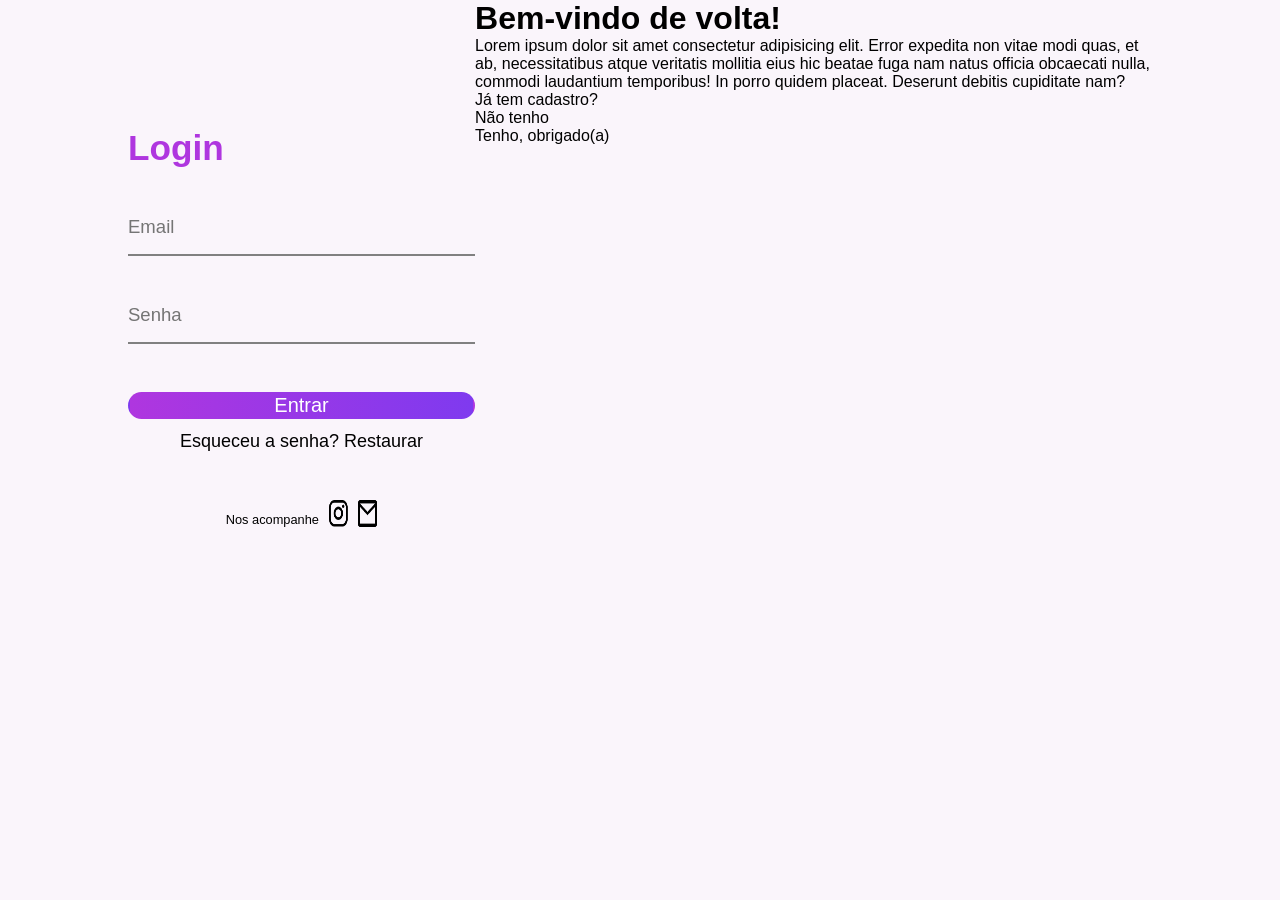
==== login.html @ 66b30dc4 "feat: base do login, parte esquerda quase totalmente feita. Falta add responsividade ainda" ====
<!DOCTYPE html>
<html lang="en">
<head>
    <meta charset="UTF-8">
    <meta name="viewport" content="width=device-width, initial-scale=1.0">
    <link rel="stylesheet" href="css/login.css">
    <title>Document</title>
</head>
<body>
    <div id="content">

        <div id="left">
            <h1>Login</h1>
            <input type="email" placeholder="Email">
            <input type="password" placeholder="Senha">
            <button>Entrar</button>
            <p>Esqueceu a senha? <span>Restaurar</span></p>

            <div id="low">
                <p id="pequeno">Nos acompanhe</p>
                <img src="assets/insta-logo.png" alt="">
                <img src="assets/email-logo.png" alt="">
            </div>
            
        </div>

        <div id="right">

            <div id="box">
                <h1>Bem-vindo de volta!</h1>
                <p>Lorem ipsum dolor sit amet consectetur adipisicing elit. Error expedita non vitae modi quas, et ab, necessitatibus atque veritatis mollitia eius hic beatae fuga nam natus officia obcaecati nulla, commodi laudantium temporibus! In porro quidem placeat. Deserunt debitis cupiditate nam?</p>
            </div>

            <div id="interacao">
                <div id="box2"><p>Já tem cadastro?</p></div>
                <div class="escolha"><p>Não tenho</p></div>
                <div class="escolha"><p>Tenho, obrigado(a)</p></div>
            </div>

        </div>

    </div>
    
    <script src="script/login.js" defer></script>
</body>
</html>
---- css/login.css ----
:root {
    --branco: #E7CEEB;
    --lavana: #AF36DF;
    --limao: #89B751;
    --violeta: #7F3AEF;
    --petroleo: #11061F;

    /* cores variaveis */
    --limao-claro: #D7F6B1;
    --fundo: #FAF5FB;
    --branco-usavel: #FEFCFF;
    --titulo-roxo: #8720B0;
}



* {
    font-family: 'Poppins', sans-serif;
    text-decoration: none;
    margin: 0;
    padding: 0;
}

body {
    height: 100dvh;
    height: 100vh;
    width: 100%;
    background-color: var(--fundo);
}


#content{
    display: flex;
    flex-direction: row;

    width: 80%;
    margin-left: 10%;
}


#left{
    width: 100%;

    display: flex;
    flex-direction: column;
    gap: 30%;

    margin-top: 8rem;

}

#left h1{
    font-size: clamp(1rem, 2vw + .6rem, 5rem);
    font-weight: 700;
    color: var(--lavana);
}

#left input{
    outline: none;

    border: none;
    background: transparent;
    border-bottom: 2px solid grey;

    font-size: clamp(1rem, 1.2vw + .2rem, 2rem);
    padding-bottom: min(1rem, 8%);
}

#left button{
    height: 80%;
    font-size: 20px;

    color: white;
    border: 2px solid transparent;

    border-radius: 15px;
    background-image: linear-gradient(to right, var(--lavana), var(--violeta));
}

#left p{
    font-size: 18px;
    align-self: center;
    margin-top: -2em;
}

#low{
    display: flex;
    gap: 10px;
    align-self: center;
}

#low p{
    font-size: 0.8em;
    margin-top: 1em;
}

#low img{
    width: 1.2em;
}
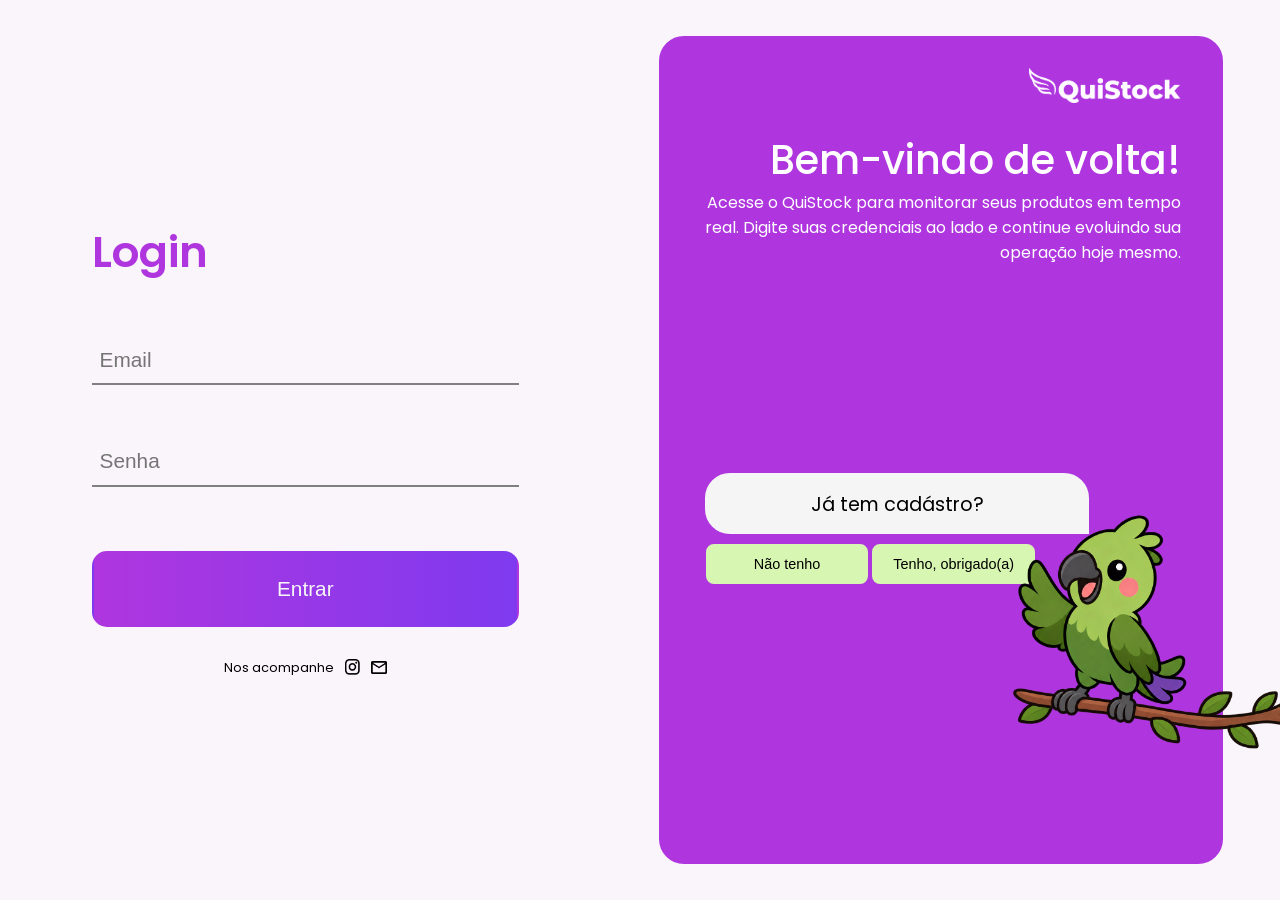
==== commit 9f645b47: "feat: tela de login (SEM RESPONSIVIDADE)" ====
--- a/login.html
+++ b/login.html
@@ -1,46 +1,53 @@
 <!DOCTYPE html>
-<html lang="en">
+<html lang="pt-br">
 <head>
     <meta charset="UTF-8">
     <meta name="viewport" content="width=device-width, initial-scale=1.0">
     <link rel="stylesheet" href="css/login.css">
-    <title>Document</title>
+    <title>Login | Admin</title>
 </head>
 <body>
-    <div id="content">
+    <div id="container">
 
-        <div id="left">
-            <h1>Login</h1>
-            <input type="email" placeholder="Email">
-            <input type="password" placeholder="Senha">
-            <button>Entrar</button>
-            <p>Esqueceu a senha? <span>Restaurar</span></p>
+        <div id="left-wrapper">
+            <form action="login-admin" method="POST" id="left">
+                <h1>Login</h1>
+                <input type="email" id="emailAdmin" placeholder="Email" name="emailAdmin" required>
+                <input type="password" id="senhaAdmin" placeholder="Senha" name="senhaAdmin" required>
+                <button type="submit">Entrar</button>
+            </form>    
 
-            <div id="low">
-                <p id="pequeno">Nos acompanhe</p>
-                <img src="assets/insta-logo.png" alt="">
-                <img src="assets/email-logo.png" alt="">
+                <div id="low">
+                    <p id="pequeno">Nos acompanhe</p>
+                    <a href="https://instagram.com" target="_blank" rel="noopener">
+                        <img src="assets/insta-logo.png" alt="Instagram">
+                    </a>
+                    <a href="mailto:quistockinterdisciplinar@gmail.com" target="_blank">
+                        <img src="assets/email-logo.png" alt="Email">
+                    </a>
+                </div>
+        </div>
+
+        <div id="right">
+            <div id="box">
+                <img src="assets/logo-branca.png" alt="">
+                <h1>Bem-vindo de volta!</h1>
+                <p>Acesse o QuiStock para monitorar seus produtos em tempo <br>real. Digite suas credenciais ao lado e continue evoluindo sua <br>operação hoje mesmo.</p>
+            </div>
+
+            <div id="interacao">
+                <div id="box2"><p id="fala">Já tem cadástro?</p></div>
+                <div id="botoes">
+                   <button type="button" class="escolha" id="escolha1">Não tenho</button>
+                    <button type="button" class="escolha" id="escolha2">Tenho, obrigado(a)</button> 
+                </div>
+                
             </div>
             
         </div>
+        <img src="assets/fefo-alegre.png" alt="" class="fefox">
+    </div>
 
-        <div id="right">
-
-            <div id="box">
-                <h1>Bem-vindo de volta!</h1>
-                <p>Lorem ipsum dolor sit amet consectetur adipisicing elit. Error expedita non vitae modi quas, et ab, necessitatibus atque veritatis mollitia eius hic beatae fuga nam natus officia obcaecati nulla, commodi laudantium temporibus! In porro quidem placeat. Deserunt debitis cupiditate nam?</p>
-            </div>
-
-            <div id="interacao">
-                <div id="box2"><p>Já tem cadastro?</p></div>
-                <div class="escolha"><p>Não tenho</p></div>
-                <div class="escolha"><p>Tenho, obrigado(a)</p></div>
-            </div>
-
-        </div>
-
-    </div>
-    
     <script src="script/login.js" defer></script>
 </body>
 </html>
--- a/css/login.css
+++ b/css/login.css
@@ -1,3 +1,5 @@
+@import url('https://fonts.googleapis.com/css2?family=Fredoka:wght@300..700&family=Lexend:wght@100..900&family=Nunito+Sans:ital,opsz,wght@0,6..12,200..1000;1,6..12,200..1000&family=Poppins:ital,wght@0,100;0,200;0,300;0,400;0,500;0,600;0,700;0,800;0,900;1,100;1,200;1,300;1,400;1,500;1,600;1,700;1,800;1,900&display=swap');
+
 :root {
     --branco: #E7CEEB;
     --lavana: #AF36DF;
@@ -13,87 +15,270 @@
 }
 
 
-
 * {
-    font-family: 'Poppins', sans-serif;
+    
     text-decoration: none;
     margin: 0;
     padding: 0;
+    box-sizing: border-box;
 }
 
 body {
-    height: 100dvh;
-    height: 100vh;
+    height: 100vh;  
+    height: 100dvh; 
     width: 100%;
     background-color: var(--fundo);
-}
-
-
-#content{
+
+    display: flex;
+    align-items: center;
+
+    font-family: "Poppins", sans-serif;
+    font-weight: 400;
+    font-style: normal;
+}
+
+
+input {
+    border: none;
+    border-bottom: 2px solid grey;
+
+    background: transparent;
+
+    padding-bottom: 0.7rem;
+    padding-left: 0.5rem;
+
+    font-size: 1.3rem;
+}
+input:focus{
+    outline: none;
+}
+input:-webkit-autofill,
+input:-webkit-autofill:hover,
+input:-webkit-autofill:focus,
+input:-webkit-autofill:active {
+  -webkit-box-shadow: 0 0 0 1000px transparent inset !important;
+  box-shadow: 0 0 0 1000px transparent inset !important;
+  -webkit-text-fill-color: #000000 !important;
+  transition: background-color 5000s ease-in-out 0s;
+}
+
+
+#container{
     display: flex;
     flex-direction: row;
-
-    width: 80%;
-    margin-left: 10%;
-}
-
-
+    align-items: center;
+
+    width: 100%;
+    height: 100dvh;
+
+    margin: 0 0 0 10%;
+}
+
+
+#left-wrapper{
+    display: flex;
+    flex-direction: column;
+    align-items: center;
+
+    margin-left: -8rem;
+
+    width: 53%;
+
+}
 #left{
-    width: 100%;
-
     display: flex;
     flex-direction: column;
-    gap: 30%;
-
-    margin-top: 8rem;
-
-}
-
+    gap: 4rem; 
+
+    width: 70%;
+}
+#left button{
+    border: 2px solid transparent;
+    border-radius: 15px;
+    background: linear-gradient(to right, var(--lavana), #7F3AEF);
+
+    height: 4.8rem;
+
+    color: rgb(247, 246, 246);
+    font-size: 1.3rem;
+}
+#left button:hover{
+
+    cursor: pointer;
+    transition: 100s;
+    background: linear-gradient(to right, #7F3AEF, var(--lavana));
+
+}
 #left h1{
-    font-size: clamp(1rem, 2vw + .6rem, 5rem);
-    font-weight: 700;
     color: var(--lavana);
-}
-
-#left input{
-    outline: none;
-
-    border: none;
-    background: transparent;
-    border-bottom: 2px solid grey;
-
-    font-size: clamp(1rem, 1.2vw + .2rem, 2rem);
-    padding-bottom: min(1rem, 8%);
-}
-
-#left button{
-    height: 80%;
-    font-size: 20px;
-
+    font-weight: 600;
+
+    font-size: 2.7rem;
+}
+
+
+#low img {
+    width: 1.2em;
+    cursor: pointer;
+}
+#low {
+    display: flex;
+    align-items: center;
+    gap: 0.7rem;
+
+    font-size: 0.8rem;
+
+    margin-left: 0;
+    margin-top: 2rem;
+}
+#low p{
+    margin-top: -0.3em;
+}
+
+
+
+
+#right{
+    display: flex;
+    flex-direction: column;
+
+    border: 2px solid var(--lavana);
+    border-radius: 25px;
+
+    text-align: end;
     color: white;
-    border: 2px solid transparent;
-
-    border-radius: 15px;
-    background-image: linear-gradient(to right, var(--lavana), var(--violeta));
-}
-
-#left p{
-    font-size: 18px;
-    align-self: center;
-    margin-top: -2em;
-}
-
-#low{
-    display: flex;
-    gap: 10px;
-    align-self: center;
-}
-
-#low p{
-    font-size: 0.8em;
-    margin-top: 1em;
-}
-
-#low img{
-    width: 1.2em;
+
+    background-color: var(--lavana);
+
+    height: 92%;
+    width: 49%;
+
+    margin-left:3rem;
+
+}
+#right h1{
+    font-size: 2.5em;
+    font-weight: 500;
+    margin-top: .5em;
+}
+#right img{
+    width: 9.5em;
+}
+#box{
+    margin: 30px 40px 0px 0px;
+}
+
+
+#interacao{
+    width: 65%;
+    height: 25%;
+
+    align-self: flex-start;
+
+    margin-left: 2.8em;
+    margin-top: 13em;
+    color: black;
+
+    text-align: center;
+    opacity: 0;
+    
+    
+}
+#botoes{
+    margin-left: -.5em;
+    width: 95%;
+}
+.escolha button{
+    display: flex;
+}
+.escolha {
+    margin-top: 10px;
+    font-size: 0.9em;
+}
+#escolha1{
+    border: 2px solid var(--limao-claro);
+    background: var(--limao-claro);
+    border-radius: 8px;
+
+    width: 47%;
+    height: 40px;
+
+}
+#escolha2{
+    border: 2px solid var(--limao-claro);
+    background: var(--limao-claro);
+    border-radius: 8px;
+
+    width: 47%;
+    height: 40px;
+
+}
+#escolha1:hover{
+    cursor: pointer;
+}
+#escolha2:hover{
+    cursor: pointer;
+}
+#box2{
+    border: 2px solid rgb(245, 245, 245);
+    border-top-left-radius: 25px;
+    border-top-right-radius: 25px;
+    border-bottom-left-radius: 25px;
+
+    background-color: rgb(245, 245, 245);
+    height: 70px;
+    padding-top: 0.8em;
+
+    font-size: 1.2em;
+
+    width: 20em;
+    height: 3.2em;
+
+}
+
+.fefox{
+    position: fixed;
+
+    width: 17rem;
+
+    right: 0;
+    top: 23.78rem;
+    animation: fefoEntrando 0.5s ease forwards;
+}
+
+
+@keyframes fefoEntrando{
+    from{
+        right: -20rem;
+    }
+    to{
+        right: 0;
+    }
+}
+
+
+@keyframes fadein{
+    from{
+        opacity: 0;
+    }
+    to{
+        opacity: 1;
+    }
+}
+.fadein {
+    animation: fadein 1s ease forwards;
+}
+
+@keyframes fadeout {
+    from {
+        opacity: 1;
+    }
+
+    to {
+        opacity: 0;
+    }
+}
+
+.fadeout {
+    animation: fadeout 0.5s ease forwards;
 }
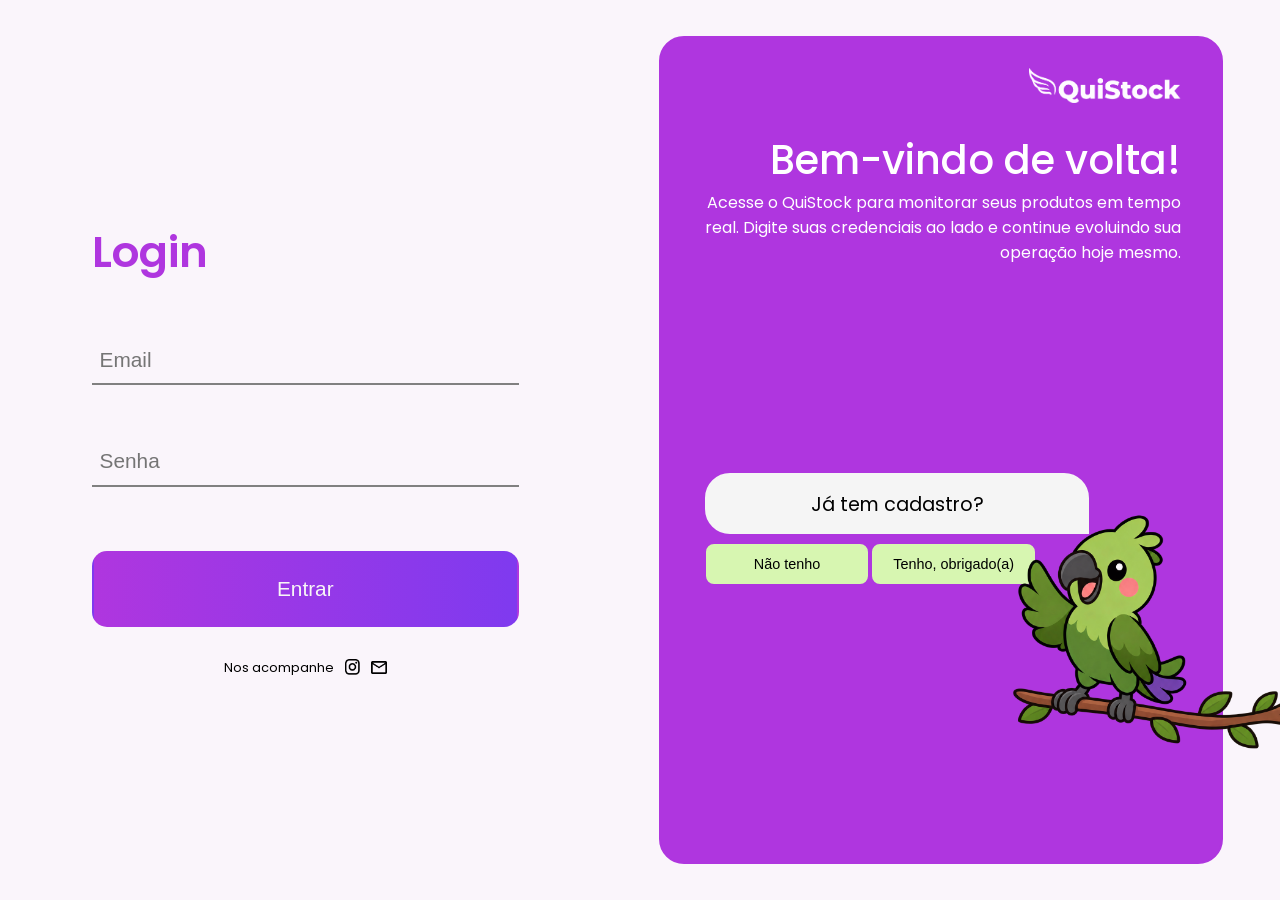
==== commit c40c173f: "feat: responsividade do login pra celular e tablet (mais ou menos)" ====
--- a/login.html
+++ b/login.html
@@ -36,7 +36,7 @@
             </div>
 
             <div id="interacao">
-                <div id="box2"><p id="fala">Já tem cadástro?</p></div>
+                <div id="box2"><p id="fala">Já tem cadastro?</p></div>
                 <div id="botoes">
                    <button type="button" class="escolha" id="escolha1">Não tenho</button>
                     <button type="button" class="escolha" id="escolha2">Tenho, obrigado(a)</button> 
--- a/css/login.css
+++ b/css/login.css
@@ -7,16 +7,13 @@
     --violeta: #7F3AEF;
     --petroleo: #11061F;
 
-    /* cores variaveis */
     --limao-claro: #D7F6B1;
     --fundo: #FAF5FB;
     --branco-usavel: #FEFCFF;
     --titulo-roxo: #8720B0;
 }
 
-
 * {
-    
     text-decoration: none;
     margin: 0;
     padding: 0;
@@ -24,8 +21,8 @@
 }
 
 body {
-    height: 100vh;  
-    height: 100dvh; 
+    min-height: 100vh;
+    min-height: 100dvh;
     width: 100%;
     background-color: var(--fundo);
 
@@ -37,11 +34,9 @@
     font-style: normal;
 }
 
-
 input {
     border: none;
     border-bottom: 2px solid grey;
-
     background: transparent;
 
     padding-bottom: 0.7rem;
@@ -62,7 +57,6 @@
   transition: background-color 5000s ease-in-out 0s;
 }
 
-
 #container{
     display: flex;
     flex-direction: row;
@@ -74,22 +68,18 @@
     margin: 0 0 0 10%;
 }
 
-
 #left-wrapper{
     display: flex;
     flex-direction: column;
     align-items: center;
 
     margin-left: -8rem;
-
     width: 53%;
-
 }
 #left{
     display: flex;
     flex-direction: column;
-    gap: 4rem; 
-
+    gap: 4rem;
     width: 70%;
 }
 #left button{
@@ -103,19 +93,14 @@
     font-size: 1.3rem;
 }
 #left button:hover{
-
     cursor: pointer;
-    transition: 100s;
     background: linear-gradient(to right, #7F3AEF, var(--lavana));
-
 }
 #left h1{
     color: var(--lavana);
     font-weight: 600;
-
     font-size: 2.7rem;
 }
-
 
 #low img {
     width: 1.2em;
@@ -125,7 +110,6 @@
     display: flex;
     align-items: center;
     gap: 0.7rem;
-
     font-size: 0.8rem;
 
     margin-left: 0;
@@ -137,7 +121,6 @@
 
 
 
-
 #right{
     display: flex;
     flex-direction: column;
@@ -153,8 +136,7 @@
     height: 92%;
     width: 49%;
 
-    margin-left:3rem;
-
+    margin-left: 3rem;
 }
 #right h1{
     font-size: 2.5em;
@@ -167,8 +149,6 @@
 #box{
     margin: 30px 40px 0px 0px;
 }
-
-
 #interacao{
     width: 65%;
     height: 25%;
@@ -181,8 +161,6 @@
 
     text-align: center;
     opacity: 0;
-    
-    
 }
 #botoes{
     margin-left: -.5em;
@@ -202,7 +180,6 @@
 
     width: 47%;
     height: 40px;
-
 }
 #escolha2{
     border: 2px solid var(--limao-claro);
@@ -211,7 +188,6 @@
 
     width: 47%;
     height: 40px;
-
 }
 #escolha1:hover{
     cursor: pointer;
@@ -226,19 +202,15 @@
     border-bottom-left-radius: 25px;
 
     background-color: rgb(245, 245, 245);
-    height: 70px;
+
     padding-top: 0.8em;
-
     font-size: 1.2em;
 
     width: 20em;
     height: 3.2em;
-
-}
-
+}
 .fefox{
     position: fixed;
-
     width: 17rem;
 
     right: 0;
@@ -247,15 +219,16 @@
 }
 
 
+
+/* animaçõexs */
 @keyframes fefoEntrando{
     from{
-        right: -20rem;
+         right: -20rem; 
     }
     to{
-        right: 0;
-    }
-}
-
+        right: 0; 
+    }
+}
 
 @keyframes fadein{
     from{
@@ -270,15 +243,112 @@
 }
 
 @keyframes fadeout {
-    from {
-        opacity: 1;
-    }
-
-    to {
-        opacity: 0;
-    }
-}
-
+    from { opacity: 1; }
+    to { opacity: 0; }
+}
 .fadeout {
     animation: fadeout 0.5s ease forwards;
+}
+
+
+@media screen and (max-width: 1000px){
+
+    body {
+        min-height: 100vh;
+        min-height: 100dvh;
+        height: auto;
+        padding: 3rem 0;
+    }
+
+    #container{
+        flex-direction: column;
+        height: auto;
+        width: 90%;
+        margin: 0 auto;
+        gap: 3rem;
+    }
+
+    #left-wrapper{
+        margin-left: 0;
+        width: 100%;
+    }
+    #left{
+        width: 90%;
+        margin: 0 auto;
+        gap: 2.5rem;
+    }
+    #left h1{
+        font-size: 2.2rem;
+        text-align: center;
+    }
+
+    #right{
+        width: 100%;
+        margin-left: 0;
+        height: auto;
+        padding-bottom: 2.5rem;
+    }
+    #right h1{
+        font-size: 1.9em;
+    }
+
+    #interacao{
+        margin-top: 3em;
+        width: 85%;
+    }
+    #botoes{
+        margin-left: 0;
+        width: 100%;
+    }
+
+    .fefox{
+        position: static;
+        display: block;
+        margin: -2rem auto 0;
+        width: 12rem;
+        animation: none;
+    }
+}
+
+
+
+@media screen and (max-width: 480px){
+
+    #left h1{
+        font-size: 1.8rem;
+    }
+    input{
+        font-size: 1rem;
+    }
+    #left button{
+        height: 3.8rem;
+        font-size: 1.1rem;
+    }
+
+
+
+    #right h1{
+        font-size: 1.5em;
+    }
+    #right p{
+        font-size: 0.85em;
+    }
+
+    #box2{
+        width: 63%;
+        font-size: 1em;
+    }
+    #botoes{
+        display: flex;
+        gap: 0.6rem;
+    }
+    #escolha1, #escolha2{
+        width: 30%;
+    }
+
+    .fefox{
+        width: 10rem;
+        margin-right: -1.5rem;
+        margin-top: -15rem;
+    }
 }
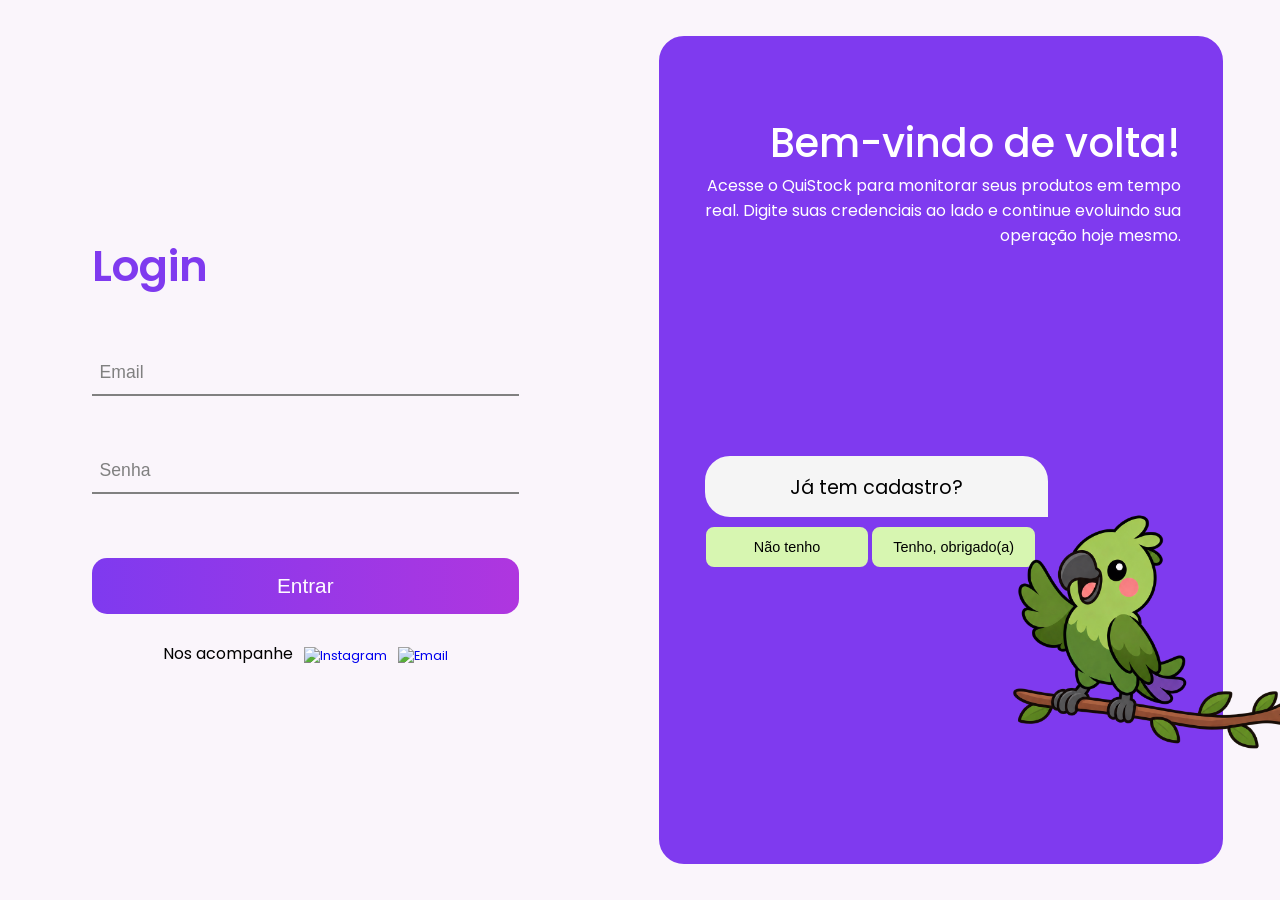
==== commit 6c5d82ac: "style(login): adjust left side of login page and color variables in lp" ====
--- a/login.html
+++ b/login.html
@@ -19,11 +19,11 @@
 
                 <div id="low">
                     <p id="pequeno">Nos acompanhe</p>
-                    <a href="https://instagram.com" target="_blank" rel="noopener">
-                        <img src="assets/insta-logo.png" alt="Instagram">
+                    <a href="https://www.instagram.com/quistockk/" target="_blank" rel="noopener">
+                        <img src="assets/instagram-preto.svg" alt="Instagram">
                     </a>
                     <a href="mailto:quistockinterdisciplinar@gmail.com" target="_blank">
-                        <img src="assets/email-logo.png" alt="Email">
+                        <img src="assets/email.svg" alt="Email">
                     </a>
                 </div>
         </div>
--- a/css/login.css
+++ b/css/login.css
@@ -2,15 +2,16 @@
 
 :root {
     --branco: #E7CEEB;
+    --violeta: #7F3AEF;
+    --limao: #89B751;
     --lavana: #AF36DF;
-    --limao: #89B751;
-    --violeta: #7F3AEF;
     --petroleo: #11061F;
 
+    /* cores variaveis */
     --limao-claro: #D7F6B1;
+    --verde-escuro: #659529;
     --fundo: #FAF5FB;
-    --branco-usavel: #FEFCFF;
-    --titulo-roxo: #8720B0;
+    --branco2: #FEFCFF;
 }
 
 * {
@@ -42,11 +43,25 @@
     padding-bottom: 0.7rem;
     padding-left: 0.5rem;
 
-    font-size: 1.3rem;
-}
+    font-size: clamp(1rem, .75vw + .5rem, 2rem);
+
+    transition: 50ms;
+}
+
+input::placeholder {
+    color: grey;
+    transition: 50ms;
+}
+
 input:focus{
     outline: none;
-}
+    border-bottom: 2px solid var(--violeta);
+}
+
+input:focus::placeholder {
+    color: var(--violeta);
+}
+
 input:-webkit-autofill,
 input:-webkit-autofill:hover,
 input:-webkit-autofill:focus,
@@ -82,30 +97,46 @@
     gap: 4rem;
     width: 70%;
 }
-#left button{
+
+#left button {
+    position: relative;
+    overflow: hidden;
+    z-index: 1;
     border: 2px solid transparent;
     border-radius: 15px;
-    background: linear-gradient(to right, var(--lavana), #7F3AEF);
-
-    height: 4.8rem;
-
-    color: rgb(247, 246, 246);
-    font-size: 1.3rem;
-}
-#left button:hover{
+    background: linear-gradient(to right, var(--violeta), var(--lavana));
+    height: clamp(3.5rem, 4vw, 10rem);
+    font-size: clamp(.5rem, 1.5vw + .5rem, 1.3rem);
+    color: var(--branco2);
+    background: linear-gradient(to right, var(--violeta), var(--lavana));
+    border: none;
     cursor: pointer;
-    background: linear-gradient(to right, #7F3AEF, var(--lavana));
-}
+}
+
+#left button::before {
+    content: "";
+    position: absolute;
+    top: 0;
+    left: 0;
+    z-index: -1;
+    width: 100%;
+    height: 100%;
+    background: linear-gradient(to left, var(--violeta), var(--lavana));
+    border-radius: inherit;
+    opacity: 0;
+    transition: opacity 300ms ease-in-out;
+}
+
+#left button:hover::before {
+    opacity: 1;
+}
+
 #left h1{
-    color: var(--lavana);
+    color: var(--violeta);
     font-weight: 600;
     font-size: 2.7rem;
 }
 
-#low img {
-    width: 1.2em;
-    cursor: pointer;
-}
 #low {
     display: flex;
     align-items: center;
@@ -115,23 +146,43 @@
     margin-left: 0;
     margin-top: 2rem;
 }
+
 #low p{
+    font-size: clamp(1rem, .5vw + .5rem, 1rem);
     margin-top: -0.3em;
 }
 
-
+#low a img {
+    transition: 200ms;
+}
+
+#low a:nth-child(2) img {
+    height: clamp(1.5vh, 3vh, 3vh);
+}
+
+#low a:nth-child(3) img {
+    height: clamp(1.2vh, 2.7vh, 2.7vh);
+}
+
+#low a img:hover {
+    transform: scale(1.05);
+}
+
+#low a img:active {
+    transform: scale(0.9);
+}
 
 #right{
     display: flex;
     flex-direction: column;
 
-    border: 2px solid var(--lavana);
+    border: 2px solid var(--violeta);
     border-radius: 25px;
 
     text-align: end;
     color: white;
 
-    background-color: var(--lavana);
+    background-color: var(--violeta);
 
     height: 92%;
     width: 49%;
@@ -150,9 +201,9 @@
     margin: 30px 40px 0px 0px;
 }
 #interacao{
+
     width: 65%;
     height: 25%;
-
     align-self: flex-start;
 
     margin-left: 2.8em;
@@ -206,7 +257,7 @@
     padding-top: 0.8em;
     font-size: 1.2em;
 
-    width: 20em;
+    width: 94%;
     height: 3.2em;
 }
 .fefox{
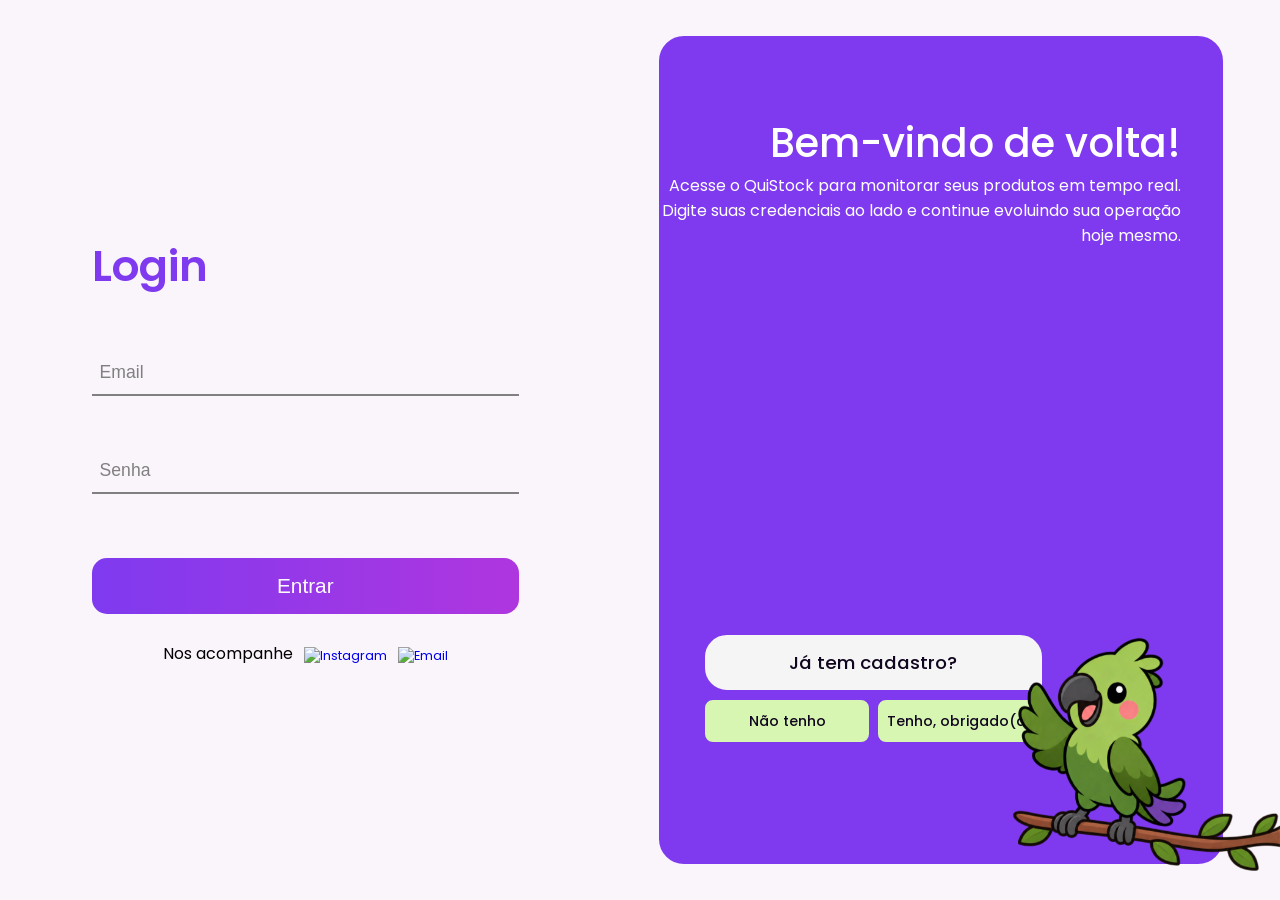
==== commit 6153c114: "style(login): adjust responsivity and speech bubble" ====
--- a/login.html
+++ b/login.html
@@ -32,7 +32,7 @@
             <div id="box">
                 <img src="assets/logo-branca.png" alt="">
                 <h1>Bem-vindo de volta!</h1>
-                <p>Acesse o QuiStock para monitorar seus produtos em tempo <br>real. Digite suas credenciais ao lado e continue evoluindo sua <br>operação hoje mesmo.</p>
+                <p>Acesse o QuiStock para monitorar seus produtos em tempo real. Digite suas credenciais ao lado e continue evoluindo sua operação hoje mesmo.</p>
             </div>
 
             <div id="interacao">
@@ -45,7 +45,7 @@
             </div>
             
         </div>
-        <img src="assets/fefo-alegre.png" alt="" class="fefox">
+        <img src="assets/fefo-alegre.png" alt="fefo" class="fefox">
     </div>
 
     <script src="script/login.js" defer></script>
--- a/css/login.css
+++ b/css/login.css
@@ -21,11 +21,16 @@
     box-sizing: border-box;
 }
 
+html {
+    overflow-x: hidden;
+}
+
 body {
     min-height: 100vh;
     min-height: 100dvh;
     width: 100%;
     background-color: var(--fundo);
+    overflow-x: hidden;
 
     display: flex;
     align-items: center;
@@ -76,6 +81,7 @@
     display: flex;
     flex-direction: row;
     align-items: center;
+    position: relative;
 
     width: 100%;
     height: 100dvh;
@@ -175,6 +181,7 @@
 #right{
     display: flex;
     flex-direction: column;
+    position: relative;
 
     border: 2px solid var(--violeta);
     border-radius: 25px;
@@ -201,83 +208,126 @@
     margin: 30px 40px 0px 0px;
 }
 #interacao{
-
-    width: 65%;
-    height: 25%;
+    width: min(23rem, 60%);
     align-self: flex-start;
 
-    margin-left: 2.8em;
-    margin-top: 13em;
+    margin-left: 2.8rem;
+    margin-top: auto;
+    margin-bottom: 7.5rem;
     color: black;
 
     text-align: center;
     opacity: 0;
 }
 #botoes{
-    margin-left: -.5em;
-    width: 95%;
-}
-.escolha button{
-    display: flex;
+    display: flex;
+    flex-direction: row;
+    gap: 0.6rem;
+    width: 100%;
+    margin-top: 0.65rem;
+    margin-left: 0;
+    box-sizing: border-box;
 }
 .escolha {
-    margin-top: 10px;
-    font-size: 0.9em;
-}
-#escolha1{
+    flex: 1 1 0;
+    min-width: 0;
+    height: 42px;
     border: 2px solid var(--limao-claro);
     background: var(--limao-claro);
     border-radius: 8px;
-
-    width: 47%;
-    height: 40px;
-}
-#escolha2{
-    border: 2px solid var(--limao-claro);
-    background: var(--limao-claro);
-    border-radius: 8px;
-
-    width: 47%;
-    height: 40px;
-}
-#escolha1:hover{
+    color: var(--petroleo);
+    font-size: 0.88rem;
+    font-weight: 500;
+    font-family: inherit;
     cursor: pointer;
-}
-#escolha2:hover{
+    display: flex;
+    align-items: center;
+    justify-content: center;
+    text-align: center;
+    padding: 0.4rem 0.4rem;
+    box-sizing: border-box;
+    transition: background-color 200ms, transform 100ms;
+}
+.escolha:hover{
     cursor: pointer;
+    background: #c7ef95;
+    border-color: #c7ef95;
+}
+.escolha:active{
+    transform: scale(0.97);
 }
 #box2{
+    width: 100%;
+    min-height: 3.4rem;
     border: 2px solid rgb(245, 245, 245);
-    border-top-left-radius: 25px;
-    border-top-right-radius: 25px;
-    border-bottom-left-radius: 25px;
+    border-radius: 22px 22px 4px 22px;
 
     background-color: rgb(245, 245, 245);
 
-    padding-top: 0.8em;
-    font-size: 1.2em;
-
-    width: 94%;
-    height: 3.2em;
+    display: flex;
+    align-items: center;
+    justify-content: center;
+    padding: 0.6rem 1rem;
+    font-size: 1.15rem;
+    box-sizing: border-box;
+}
+#box2 p{
+    margin: 0;
+    text-align: center;
+    font-weight: 500;
+    color: var(--petroleo);
 }
 .fefox{
     position: fixed;
     width: 17rem;
 
     right: 0;
-    top: 23.78rem;
+    bottom: -4.5rem;
     animation: fefoEntrando 0.5s ease forwards;
-}
-
-
-
-/* animaçõexs */
+    pointer-events: none;
+}
+
+.fefox.fefoSaindo,
+.fefoSaindo {
+    animation: fefoSaindo 0.5s ease forwards !important;
+}
+
+
+
+/* animações */
 @keyframes fefoEntrando{
     from{
          right: -20rem; 
     }
     to{
         right: 0; 
+    }
+}
+
+@keyframes fefoSaindo{
+    from{
+        right: 0;
+    }
+    to{
+        right: -20rem;
+    }
+}
+
+@keyframes fefoEntrandoMobile{
+    from{
+        right: -15rem;
+    }
+    to{
+        right: 0;
+    }
+}
+
+@keyframes fefoSaindoMobile{
+    from{
+        right: 0;
+    }
+    to{
+        right: -15rem;
     }
 }
 
@@ -317,6 +367,7 @@
         width: 90%;
         margin: 0 auto;
         gap: 3rem;
+        position: relative;
     }
 
     #left-wrapper{
@@ -337,7 +388,9 @@
         width: 100%;
         margin-left: 0;
         height: auto;
+        min-height: 25rem;
         padding-bottom: 2.5rem;
+        position: relative;
     }
     #right h1{
         font-size: 1.9em;
@@ -345,25 +398,54 @@
 
     #interacao{
         margin-top: 3em;
-        width: 85%;
+        margin-left: 2rem;
+        margin-bottom: 6rem;
+        width: 58%;
+    }
+    #box2{
+        width: 100%;
+        font-size: 1.1rem;
     }
     #botoes{
         margin-left: 0;
         width: 100%;
+        display: flex;
+        gap: 0.6rem;
+    }
+    .escolha{
+        flex: 1 1 0;
+        min-width: 0;
+        font-size: 0.85rem;
     }
 
     .fefox{
-        position: static;
-        display: block;
-        margin: -2rem auto 0;
-        width: 12rem;
-        animation: none;
+        position: absolute;
+        top: auto;
+        right: 0;
+        bottom: -3.8rem;
+        width: clamp(11rem, 24vw, 15rem);
+        animation: fefoEntrando 0.5s ease forwards;
+        pointer-events: none;
+    }
+    .fefox.fefoSaindo,
+    .fefoSaindo {
+        animation: fefoSaindo 0.5s ease forwards !important;
     }
 }
 
 
 
 @media screen and (max-width: 480px){
+
+    #container{
+        width: 92%;
+        gap: 2.5rem;
+    }
+
+    #left{
+        width: 95%;
+        gap: 2rem;
+    }
 
     #left h1{
         font-size: 1.8rem;
@@ -376,30 +458,106 @@
         font-size: 1.1rem;
     }
 
-
-
+    #low{
+        margin-top: 1.5rem;
+        justify-content: center;
+    }
+
+    #right{
+        border-radius: 20px;
+        min-height: 24rem;
+        padding-bottom: 2rem;
+        position: relative;
+    }
+
+    #box{
+        margin: 25px 20px 0px 20px;
+    }
+    #right img{
+        width: 7.5em;
+    }
     #right h1{
-        font-size: 1.5em;
+        font-size: 1.4em;
     }
     #right p{
         font-size: 0.85em;
+        line-height: 1.4;
+    }
+
+    #interacao{
+        margin-top: 2rem;
+        margin-left: 1.2rem;
+        margin-bottom: 4.8rem;
+        width: 58%;
     }
 
     #box2{
-        width: 63%;
-        font-size: 1em;
+        width: 100%;
+        height: auto;
+        min-height: 2.8em;
+        padding: 0.6em 0.6em;
+        font-size: clamp(0.75rem, 3vw, 0.92rem);
+        border-radius: 18px 18px 4px 18px;
+        display: flex;
+        align-items: center;
+        justify-content: center;
     }
     #botoes{
         display: flex;
-        gap: 0.6rem;
-    }
-    #escolha1, #escolha2{
-        width: 30%;
+        flex-direction: row;
+        gap: 0.45rem;
+        width: 100%;
+        margin-top: 0.5rem;
+        margin-left: 0;
+    }
+    .escolha{
+        flex: 1 1 0;
+        min-width: 0;
+        height: 36px;
+        padding: 0.35rem 0.2rem;
+        font-size: clamp(0.65rem, 2.4vw, 0.78rem);
+        display: flex;
+        align-items: center;
+        justify-content: center;
+        text-align: center;
+        border-radius: 8px;
     }
 
     .fefox{
-        width: 10rem;
-        margin-right: -1.5rem;
-        margin-top: -15rem;
+        position: absolute;
+        top: auto;
+        right: 0;
+        bottom: -3rem;
+        width: clamp(7.5rem, 36vw, 10rem);
+        animation: fefoEntrandoMobile 0.5s ease forwards;
+        pointer-events: none;
+    }
+    .fefox.fefoSaindo,
+    .fefoSaindo {
+        animation: fefoSaindoMobile 0.5s ease forwards !important;
+    }
+}
+
+@media screen and (max-width: 360px){
+    #interacao{
+        width: 56%;
+        margin-left: 0.8rem;
+        margin-bottom: 4.2rem;
+    }
+    #box2{
+        font-size: 0.8rem;
+        padding: 0.5em 0.4em;
+    }
+    #botoes{
+        gap: 0.35rem;
+    }
+    .escolha{
+        font-size: 0.65rem;
+        padding: 0.25rem 0.15rem;
+        height: 34px;
+    }
+    .fefox{
+        width: 7.2rem;
+        bottom: -2.4rem;
     }
 }
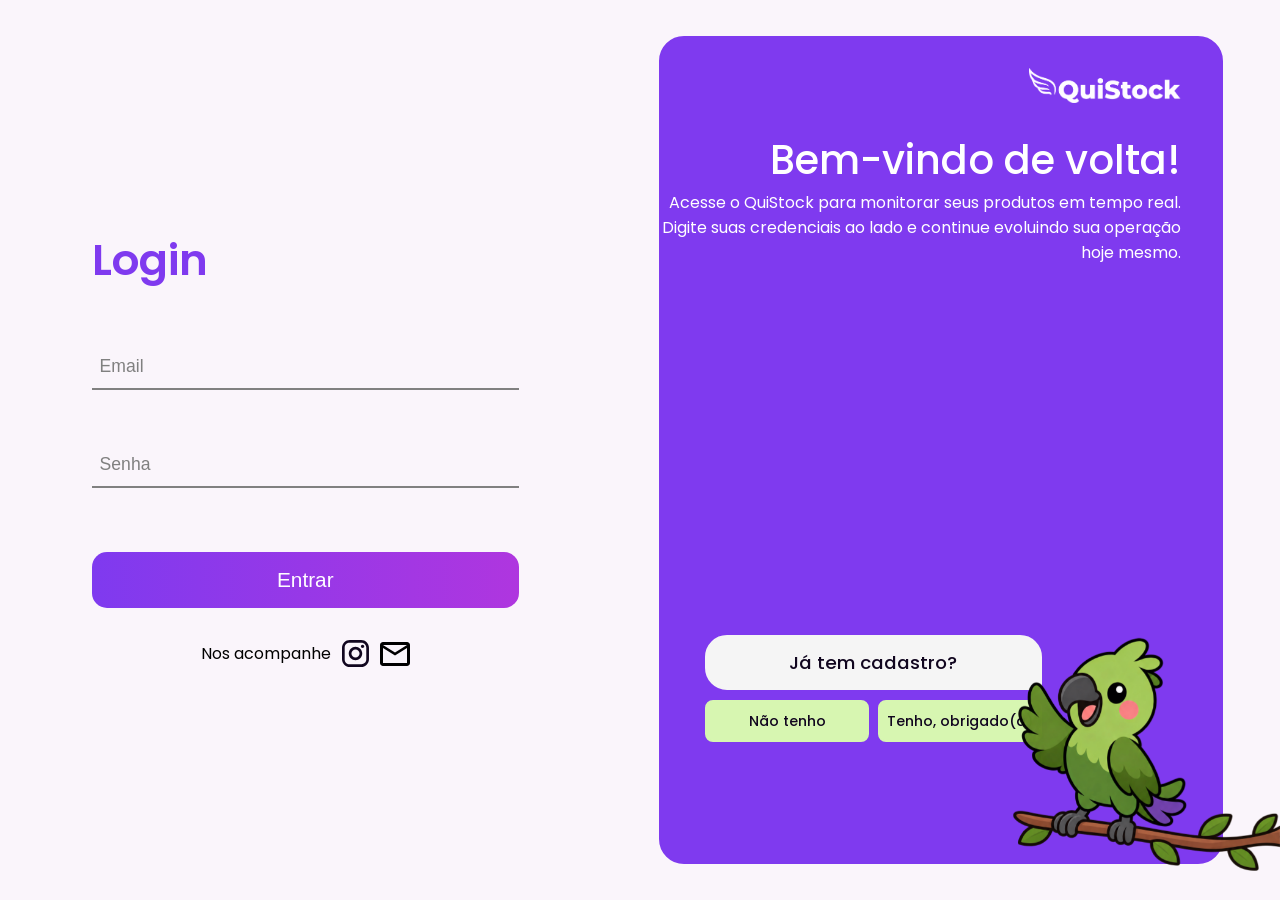
==== commit c185e5c7: "feat: add favicon to landing page and login page" ====
--- a/login.html
+++ b/login.html
@@ -5,6 +5,7 @@
     <meta name="viewport" content="width=device-width, initial-scale=1.0">
     <link rel="stylesheet" href="css/login.css">
     <title>Login | Admin</title>
+    <link rel="icon" type="image/x-icon" href="assets/login-icon.svg">
 </head>
 <body>
     <div id="container">
